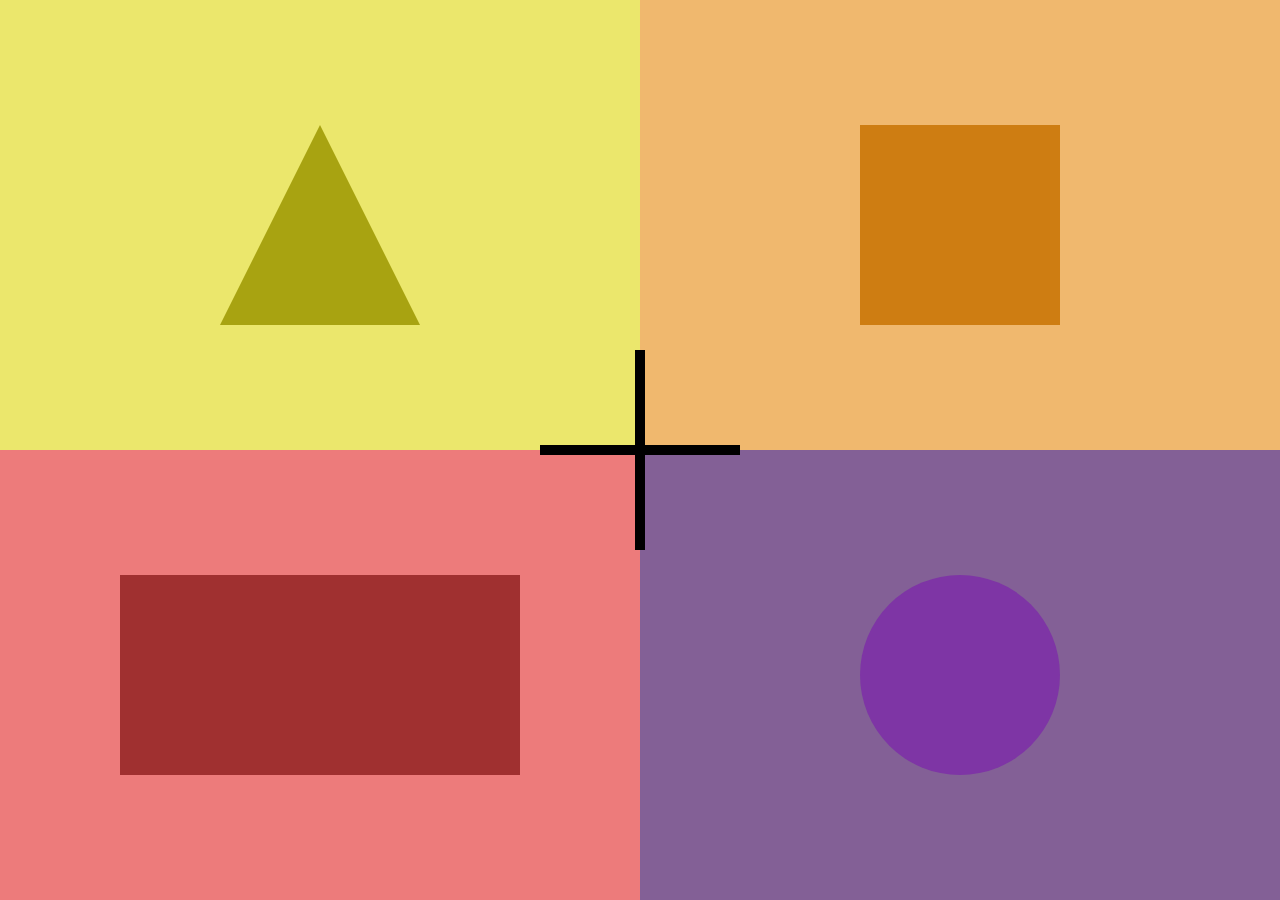
==== Challanges/2/index.html @ a969ff61 "challange update" ====
<!DOCTYPE html>
<html>
    <head>
        <meta charset="UTF-8">
        <meta name="viewport" content="width=device-width, initial-scale=1.0">
<title>Shape's</title>
<link rel="stylesheet" href="styles.css">
    </head>
    <body>
        <div class="container">
        <div class="section section1">
            <div class="item shape1">
            </div>
        </div>
        <div class="section section2">
            <div class="item shape2">
            </div>
        </div>
        <div class="section section3">
            <div class="item shape3">
            </div>
        </div>
        <div class="section section4">
            <div class="item shape4">
            </div>
            <div class="cross">
                <div class="line horizontal-line"></div>
                <div class="line vertical-line"></div>
            </div>
        </div>
        </div>
    </body>
</html>
---- Challanges/2/styles.css ----
body {
    margin: auto;
}


  .container {
    display: grid;
    grid-template-columns: repeat(2, 1fr);
    grid-template-rows: repeat(2, 1fr);
    width: 100vw;
    height: 100vh;
    
  }

.item {
  border: 0px solid #333;
  display: flex;
  align-items: center;
  justify-content: center;
}

.shape1{
  
  width: 0;
  height: 0;
  border-left: 100px solid transparent;
  border-right: 100px solid transparent;
  border-bottom: 200px solid #a8a311;
}


.shape2{
  width: 200px; 
  height: 200px; 
  background-color: #ce7d12;
  margin: 20px;
}

.shape3{
  width: 400px; 
  height: 0; 
  border-bottom: 200px solid #a03030; 
  }
  .shape4{
  width: 200px;
  height: 200px;
  background-color: #7e35a5;
  border-radius: 50%; 
}



.section {
  display: flex;
  align-items: center;
  justify-content: center;
}

.section1 {
  background-color: #ebe76c;
}
.section2 {
  background-color: #f0b86e;
}

.section3 {
  background-color: #ed7b7b;
}

.section4 {
  background-color:#836096;
}

.cross {
  position: absolute;
  top: 50%;
  left: 50%;
  transform: translate(-50%, -50%);
  width: 200px;
  height: 200px;
}

.line {
  position: absolute;
  background-color: black;
}

.horizontal-line {
  width: 200px;
  height: 10px;
  top: 50%;
  left: 0;
  transform: translateY(-50%);
}

.vertical-line {
  width: 10px;
  height: 200px;
  top: 0;
  left: 50%;
  transform: translateX(-50%);
}
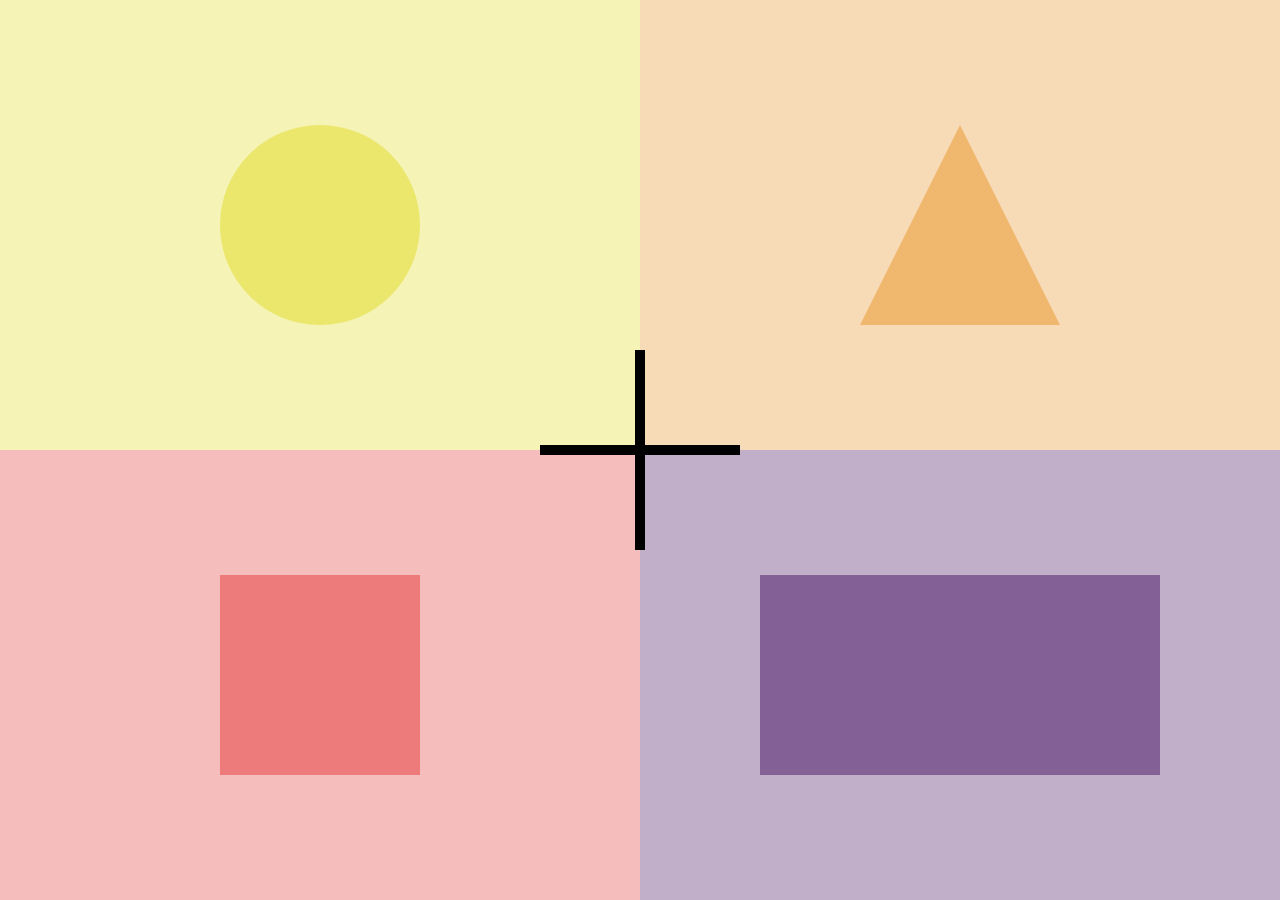
==== commit f6cac33a: "duzenleme" ====
--- a/Challanges/2/index.html
+++ b/Challanges/2/index.html
@@ -9,19 +9,19 @@
     <body>
         <div class="container">
         <div class="section section1">
-            <div class="item shape1">
+            <div class="item hamza">
             </div>
         </div>
         <div class="section section2">
-            <div class="item shape2">
+            <div class="item ucgen">
             </div>
         </div>
         <div class="section section3">
-            <div class="item shape3">
+            <div class="item kare">
             </div>
         </div>
         <div class="section section4">
-            <div class="item shape4">
+            <div class="item dikdortgen">
             </div>
             <div class="cross">
                 <div class="line horizontal-line"></div>
--- a/Challanges/2/styles.css
+++ b/Challanges/2/styles.css
@@ -19,32 +19,32 @@
   justify-content: center;
 }
 
-.shape1{
+.ucgen{
   
   width: 0;
   height: 0;
   border-left: 100px solid transparent;
   border-right: 100px solid transparent;
-  border-bottom: 200px solid #a8a311;
+  border-bottom: 200px solid rgb(240, 184, 110);
 }
 
 
-.shape2{
+.kare{
   width: 200px; 
   height: 200px; 
-  background-color: #ce7d12;
+  background-color: rgb(237, 123, 123);;
   margin: 20px;
 }
 
-.shape3{
+.dikdortgen{
   width: 400px; 
   height: 0; 
-  border-bottom: 200px solid #a03030; 
+  border-bottom: 200px solid rgb(131, 96, 150); 
   }
-  .shape4{
+  .hamza{
   width: 200px;
   height: 200px;
-  background-color: #7e35a5;
+  background-color: rgb(235, 231, 108);
   border-radius: 50%; 
 }
 
@@ -57,18 +57,18 @@
 }
 
 .section1 {
-  background-color: #ebe76c;
+  background-color: rgba(235, 231, 108, 0.5);
 }
 .section2 {
-  background-color: #f0b86e;
+  background-color: rgba(240, 184, 110, 0.5);
 }
 
 .section3 {
-  background-color: #ed7b7b;
+  background-color: rgba(237, 123, 123, 0.5);
 }
 
 .section4 {
-  background-color:#836096;
+  background-color:rgba(131, 96, 150, 0.5);
 }
 
 .cross {
